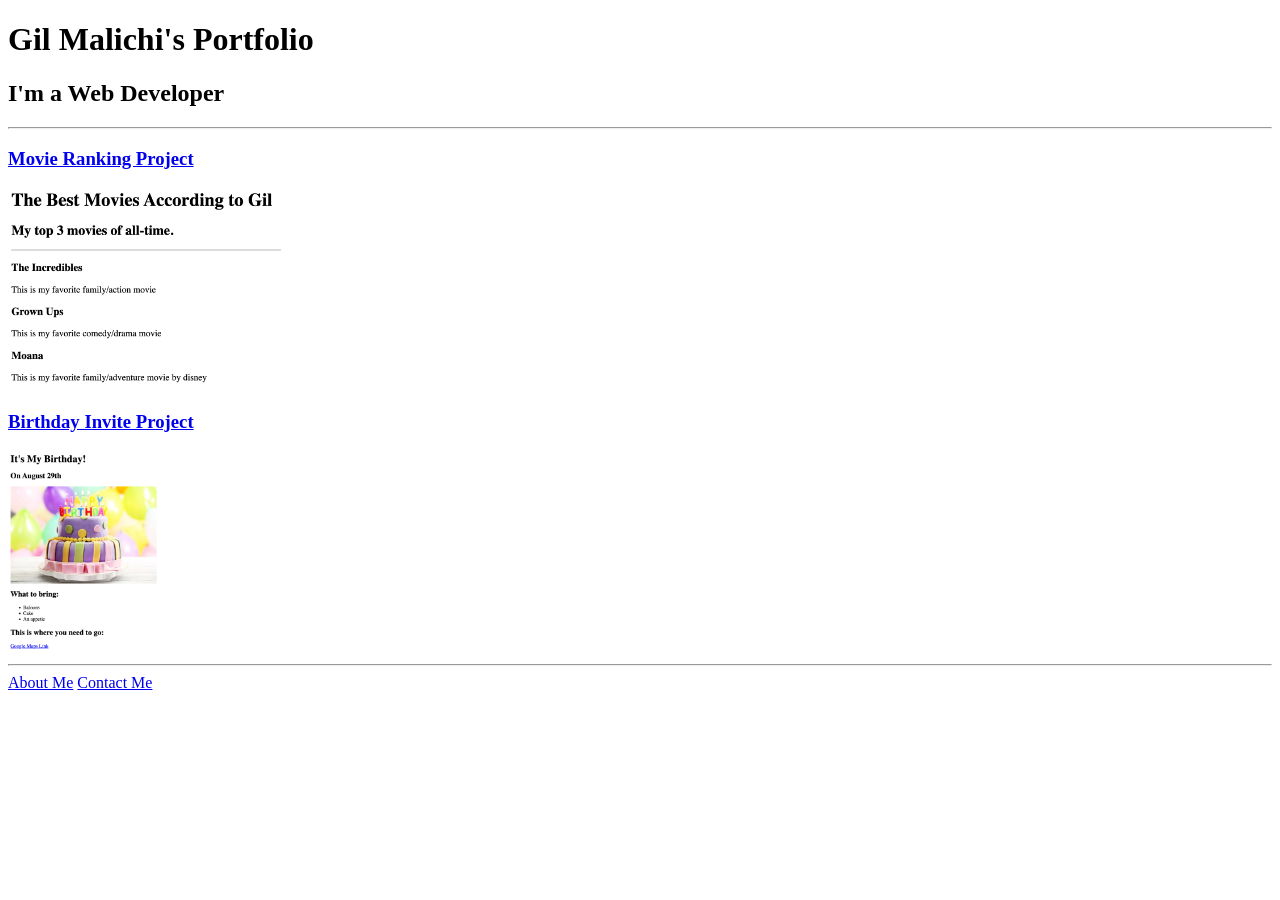
==== index.html @ 6dfb86a1 "Add files via upload" ====
<!-- TODO 1: Create the HTML Boilerplate -->

<!DOCTYPE html>
<html>

<head>
    <meta charset="UTF-8">
    <title>Gil's Portfolio</title>
</head>

<!-- TODO 2: Add Your previous projects' HTML into the public folder -->
 <!-- TODO 3: Take screenshots of your project previews and add the images to the images folder -->
<body>
  <h1>Gil Malichi's Portfolio</h1>
  <h2>I'm a Web Developer</h2>
  <hr />

  <h3><a href="./public/movie-ranking.html"> Movie Ranking Project</a></h3>
<img src="./assets/images/movie-ranking.png" height="200"/>

  <h3><a href="./public/birthday-invite.html"> Birthday Invite Project</a></h3>
<img src="./assets/images/birthday-invite.png" height="200"/>

<hr/>

  <a href="./public/about.html">About Me</a>
  <a href="./public/contact.html">Contact Me</a>
</body>

</html>



<!-- TODO 4: Add titles/subtitles etc. -->

<!-- TODO 5: Add a link to the project pages -->

<!-- TODO 6: Add images to show the project previews
HINT for TODO 6: You can use the height attribute set to 200 to make the image smaller:
https://developer.mozilla.org/en-US/docs/Web/HTML/Element/img#attr-height -->

<!-- TODO 7: Add the Contact Me and About Me page links -->
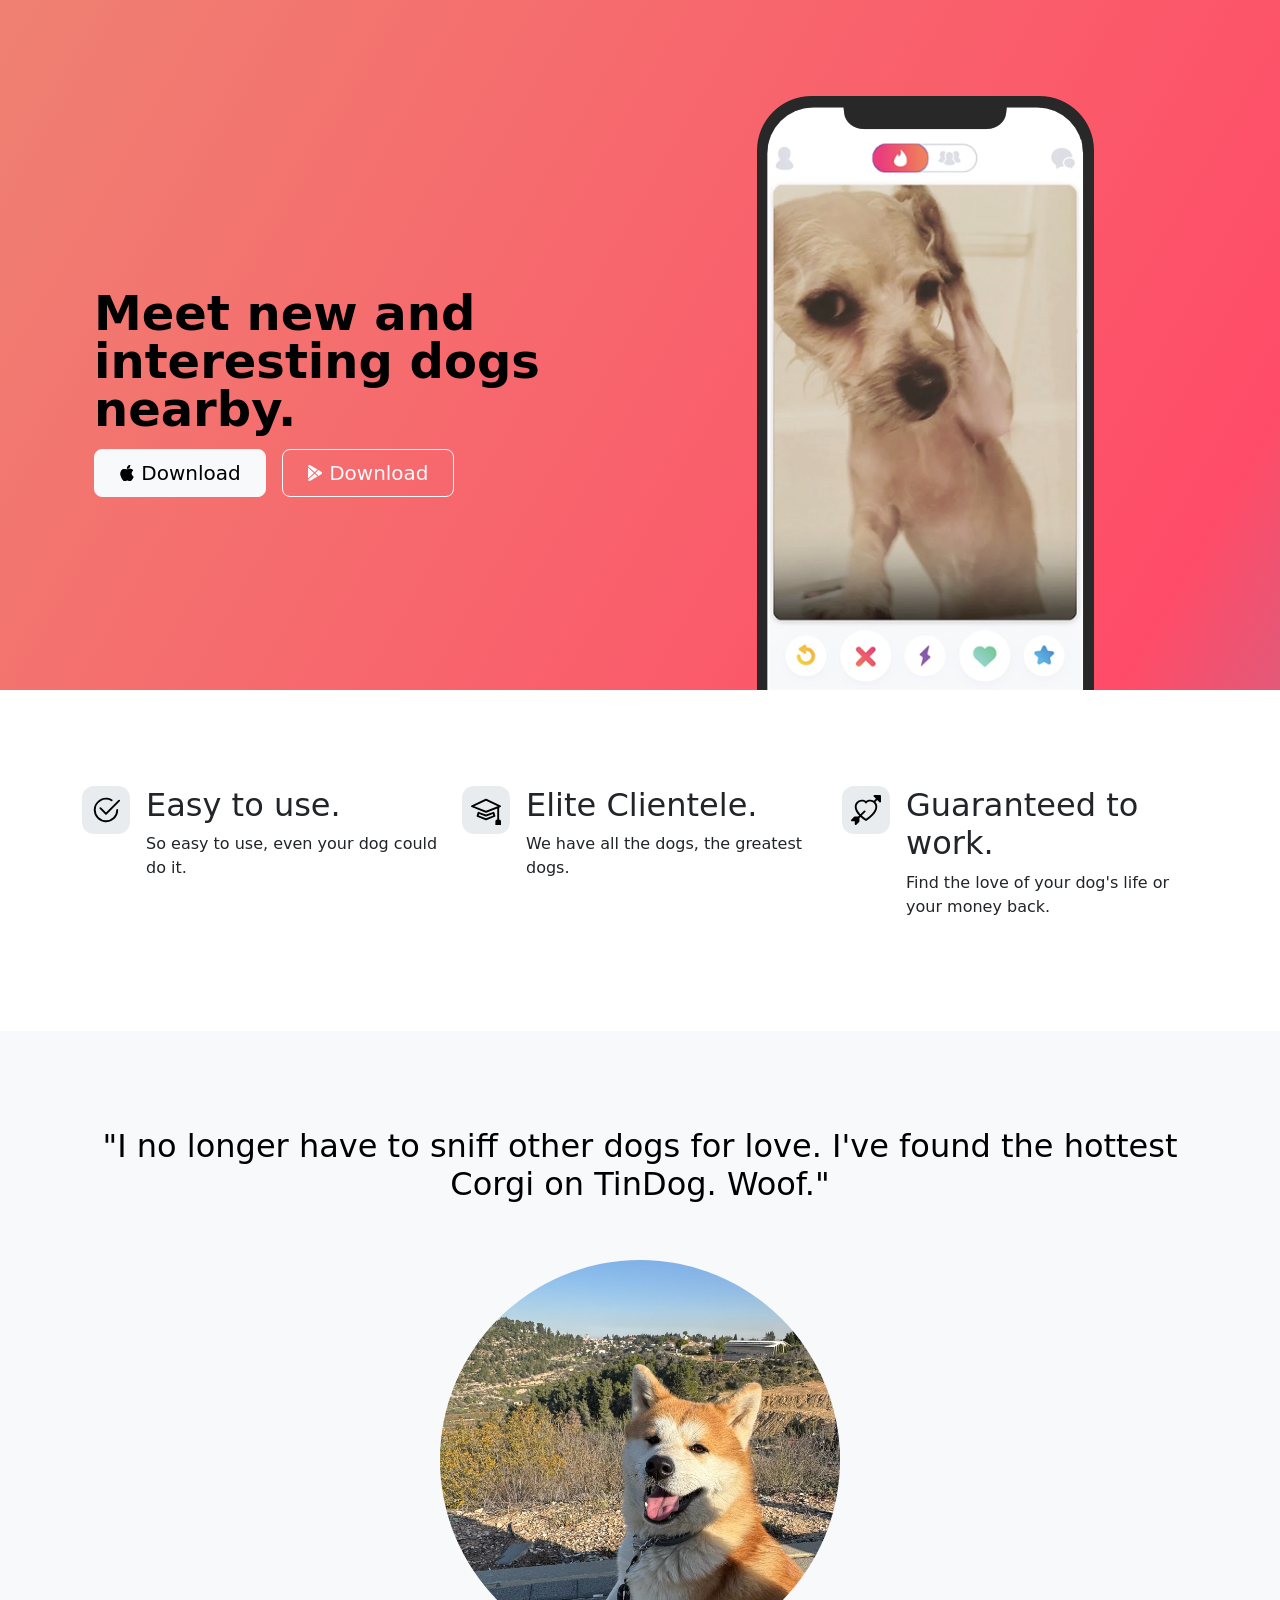
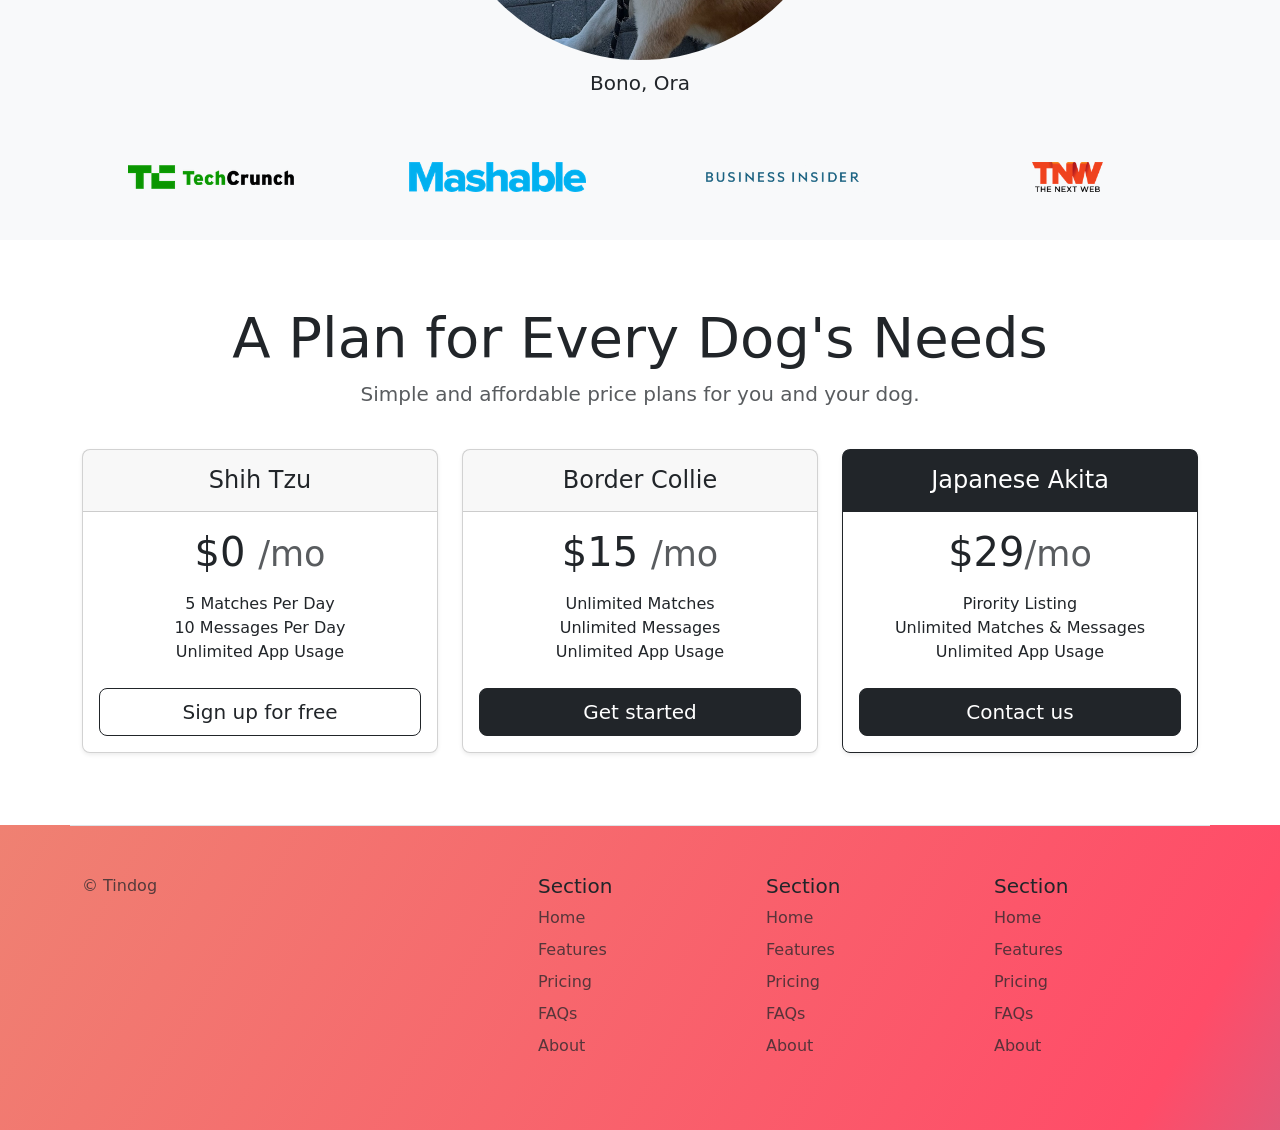
==== commit aa131fb4: "Add files via upload" ====
--- a/index.html
+++ b/index.html
@@ -1,42 +1,242 @@
-<!-- TODO 1: Create the HTML Boilerplate -->
-
 <!DOCTYPE html>
-<html>
+<html lang="en">
+
 
 <head>
-    <meta charset="UTF-8">
-    <title>Gil's Portfolio</title>
+  <meta charset="UTF-8">
+  <meta name="viewport" content="width=device-width, initial-scale=1.0">
+  <title>TinDog</title>
+  <link href="https://cdn.jsdelivr.net/npm/bootstrap@5.3.0-alpha3/dist/css/bootstrap.min.css" rel="stylesheet"
+    integrity="sha384-KK94CHFLLe+nY2dmCWGMq91rCGa5gtU4mk92HdvYe+M/SXH301p5ILy+dN9+nJOZ" crossorigin="anonymous">
+  <link rel="stylesheet" href="./css/style.css">
 </head>
 
-<!-- TODO 2: Add Your previous projects' HTML into the public folder -->
- <!-- TODO 3: Take screenshots of your project previews and add the images to the images folder -->
 <body>
-  <h1>Gil Malichi's Portfolio</h1>
-  <h2>I'm a Web Developer</h2>
-  <hr />
-
-  <h3><a href="./public/movie-ranking.html"> Movie Ranking Project</a></h3>
-<img src="./assets/images/movie-ranking.png" height="200"/>
-
-  <h3><a href="./public/birthday-invite.html"> Birthday Invite Project</a></h3>
-<img src="./assets/images/birthday-invite.png" height="200"/>
-
-<hr/>
-
-  <a href="./public/about.html">About Me</a>
-  <a href="./public/contact.html">Contact Me</a>
+
+  <!-- Title -->
+  <section id="title" class="gradient-background">
+
+    <div class="container col-xxl-8 px-4 pt-5">
+      <div class="row flex-lg-row-reverse align-items-center g-5 pt-5">
+        <div class="col-10 col-sm-8 col-lg-6">
+          <img src="./images/iphone.png" class="d-block mx-lg-auto img-fluid" alt="Bootstrap Themes" height="200"
+            loading="lazy">
+        </div>
+        <div class="col-lg-6">
+          <h1 class="display-5 fw-bold text-body-emphasis lh-1 mb-3">Meet new and interesting dogs nearby.</h1>
+
+          <div class="d-grid gap-2 d-md-flex justify-content-md-start">
+            <button type="button" class="btn btn-light btn-lg px-4 me-md-2"><svg xmlns="http://www.w3.org/2000/svg"
+                width="16" height="16" fill="currentColor" class="bi bi-apple mb-1" viewBox="0 0 16 16">
+                <path
+                  d="M11.182.008C11.148-.03 9.923.023 8.857 1.18c-1.066 1.156-.902 2.482-.878 2.516.024.034 1.52.087 2.475-1.258.955-1.345.762-2.391.728-2.43Zm3.314 11.733c-.048-.096-2.325-1.234-2.113-3.422.212-2.189 1.675-2.789 1.698-2.854.023-.065-.597-.79-1.254-1.157a3.692 3.692 0 0 0-1.563-.434c-.108-.003-.483-.095-1.254.116-.508.139-1.653.589-1.968.607-.316.018-1.256-.522-2.267-.665-.647-.125-1.333.131-1.824.328-.49.196-1.422.754-2.074 2.237-.652 1.482-.311 3.83-.067 4.56.244.729.625 1.924 1.273 2.796.576.984 1.34 1.667 1.659 1.899.319.232 1.219.386 1.843.067.502-.308 1.408-.485 1.766-.472.357.013 1.061.154 1.782.539.571.197 1.111.115 1.652-.105.541-.221 1.324-1.059 2.238-2.758.347-.79.505-1.217.473-1.282Z" />
+                <path
+                  d="M11.182.008C11.148-.03 9.923.023 8.857 1.18c-1.066 1.156-.902 2.482-.878 2.516.024.034 1.52.087 2.475-1.258.955-1.345.762-2.391.728-2.43Zm3.314 11.733c-.048-.096-2.325-1.234-2.113-3.422.212-2.189 1.675-2.789 1.698-2.854.023-.065-.597-.79-1.254-1.157a3.692 3.692 0 0 0-1.563-.434c-.108-.003-.483-.095-1.254.116-.508.139-1.653.589-1.968.607-.316.018-1.256-.522-2.267-.665-.647-.125-1.333.131-1.824.328-.49.196-1.422.754-2.074 2.237-.652 1.482-.311 3.83-.067 4.56.244.729.625 1.924 1.273 2.796.576.984 1.34 1.667 1.659 1.899.319.232 1.219.386 1.843.067.502-.308 1.408-.485 1.766-.472.357.013 1.061.154 1.782.539.571.197 1.111.115 1.652-.105.541-.221 1.324-1.059 2.238-2.758.347-.79.505-1.217.473-1.282Z" />
+              </svg> Download</button>
+            <button type="button" class="btn btn-outline-light btn-lg px-4"><svg xmlns="http://www.w3.org/2000/svg"
+                width="16" height="16" fill="currentColor" class="bi bi-google-play mb-1" viewBox="0 0 16 16">
+                <path
+                  d="M14.222 9.374c1.037-.61 1.037-2.137 0-2.748L11.528 5.04 8.32 8l3.207 2.96 2.694-1.586Zm-3.595 2.116L7.583 8.68 1.03 14.73c.201 1.029 1.36 1.61 2.303 1.055l7.294-4.295ZM1 13.396V2.603L6.846 8 1 13.396ZM1.03 1.27l6.553 6.05 3.044-2.81L3.333.215C2.39-.341 1.231.24 1.03 1.27Z" />
+              </svg> Download</button>
+          </div>
+        </div>
+      </div>
+    </div>
+  </section>
+
+  <!-- Features -->
+  <section id="features">
+    <div class="container mt-5">
+      <div class="row g-4 py-5 row-cols-1 row-cols-lg-3">
+        <div class="col d-flex align-items-start">
+          <div
+            class="icon-square text-body-emphasis bg-body-secondary d-inline-flex align-items-center justify-content-center fs-4 flex-shrink-0 me-3">
+            <svg xmlns="http://www.w3.org/2000/svg" height="30" fill="currentColor" class="bi bi-check2-circle"
+              viewBox="0 0 16 16">
+              <path
+                d="M2.5 8a5.5 5.5 0 0 1 8.25-4.764.5.5 0 0 0 .5-.866A6.5 6.5 0 1 0 14.5 8a.5.5 0 0 0-1 0 5.5 5.5 0 1 1-11 0z" />
+              <path
+                d="M15.354 3.354a.5.5 0 0 0-.708-.708L8 9.293 5.354 6.646a.5.5 0 1 0-.708.708l3 3a.5.5 0 0 0 .708 0l7-7z" />
+            </svg>
+          </div>
+          <div>
+            <h3 class="fs-2">Easy to use.</h3>
+            <p>So easy to use, even your dog could do it.</p>
+
+          </div>
+        </div>
+        <div class="col d-flex align-items-start">
+          <div
+            class="icon-square text-body-emphasis bg-body-secondary d-inline-flex align-items-center justify-content-center fs-4 flex-shrink-0 me-3">
+            <svg xmlns="http://www.w3.org/2000/svg" height="30" fill="currentColor" class="bi bi-mortarboard"
+              viewBox="0 0 16 16">
+              <path
+                d="M8.211 2.047a.5.5 0 0 0-.422 0l-7.5 3.5a.5.5 0 0 0 .025.917l7.5 3a.5.5 0 0 0 .372 0L14 7.14V13a1 1 0 0 0-1 1v2h3v-2a1 1 0 0 0-1-1V6.739l.686-.275a.5.5 0 0 0 .025-.917l-7.5-3.5ZM8 8.46 1.758 5.965 8 3.052l6.242 2.913L8 8.46Z" />
+              <path
+                d="M4.176 9.032a.5.5 0 0 0-.656.327l-.5 1.7a.5.5 0 0 0 .294.605l4.5 1.8a.5.5 0 0 0 .372 0l4.5-1.8a.5.5 0 0 0 .294-.605l-.5-1.7a.5.5 0 0 0-.656-.327L8 10.466 4.176 9.032Zm-.068 1.873.22-.748 3.496 1.311a.5.5 0 0 0 .352 0l3.496-1.311.22.748L8 12.46l-3.892-1.556Z" />
+            </svg>
+          </div>
+          <div>
+            <h3 class="fs-2">Elite Clientele.</h3>
+            <p>We have all the dogs, the greatest dogs.</p>
+
+          </div>
+        </div>
+        <div class="col d-flex align-items-start">
+          <div
+            class="icon-square text-body-emphasis bg-body-secondary d-inline-flex align-items-center justify-content-center fs-4 flex-shrink-0 me-3">
+            <svg xmlns="http://www.w3.org/2000/svg" height="30" fill="currentColor" class="bi bi-arrow-through-heart"
+              viewBox="0 0 16 16">
+              <path fill-rule="evenodd"
+                d="M2.854 15.854A.5.5 0 0 1 2 15.5V14H.5a.5.5 0 0 1-.354-.854l1.5-1.5A.5.5 0 0 1 2 11.5h1.793l.53-.53c-.771-.802-1.328-1.58-1.704-2.32-.798-1.575-.775-2.996-.213-4.092C3.426 2.565 6.18 1.809 8 3.233c1.25-.98 2.944-.928 4.212-.152L13.292 2 12.147.854A.5.5 0 0 1 12.5 0h3a.5.5 0 0 1 .5.5v3a.5.5 0 0 1-.854.354L14 2.707l-1.006 1.006c.236.248.44.531.6.845.562 1.096.585 2.517-.213 4.092-.793 1.563-2.395 3.288-5.105 5.08L8 13.912l-.276-.182a21.86 21.86 0 0 1-2.685-2.062l-.539.54V14a.5.5 0 0 1-.146.354l-1.5 1.5Zm2.893-4.894A20.419 20.419 0 0 0 8 12.71c2.456-1.666 3.827-3.207 4.489-4.512.679-1.34.607-2.42.215-3.185-.817-1.595-3.087-2.054-4.346-.761L8 4.62l-.358-.368c-1.259-1.293-3.53-.834-4.346.761-.392.766-.464 1.845.215 3.185.323.636.815 1.33 1.519 2.065l1.866-1.867a.5.5 0 1 1 .708.708L5.747 10.96Z" />
+            </svg>
+          </div>
+          <div>
+            <h3 class="fs-2">Guaranteed to work.</h3>
+            <p>Find the love of your dog's life or your money back.</p>
+
+          </div>
+        </div>
+      </div>
+    </div>
+  </section>
+
+  <!-- Testimonial -->
+  <section id="testimonial">
+
+    <div class="my-5">
+      <div class="p-5 text-center bg-body-tertiary">
+        <div class="container py-5">
+          <h2 class="text-body-emphasis">"I no longer have to sniff other dogs for love. I've found the hottest Corgi on
+            TinDog. Woof."</h2>
+          <img class="profile-img mt-5" src="./images/bono.HEIC" alt="dog image">
+          <p class="col-lg-8 mx-auto lead mt-2">
+            Bono, Ora
+          </p>
+        </div>
+
+        <div class="container">
+          <div class="row">
+            <div class="col-lg-3 col-sm-12">
+              <img src="./images/techcrunch.png" alt="techcrunch" height="30">
+            </div>
+            <div class="col-lg-3 col-sm-12">
+              <img src="./images/mashable.png" alt="mashable" height="30">
+            </div>
+            <div class="col-lg-3 col-sm-12">
+              <img src="./images/bizinsider.png" alt="bizinsider" height="30">
+            </div>
+            <div class="col-lg-3 col-sm-12">
+              <img src="./images/tnw.png" alt="tnw" height="30">
+            </div>
+          </div>
+        </div>
+      </div>
+</div>
+  </section>
+
+  <!-- Pricing -->
+  <section id="pricing">
+        <div class="container">
+
+      <div class="pricing-header p-3 pb-md-4 mx-auto text-center">
+        <h2 class="display-4 fw-normal">A Plan for Every Dog's Needs</h2>
+        <p class="fs-5 text-body-secondary">Simple and affordable price plans for you and your dog.
+      </div>
+
+<main> <div class="row row-cols-1 row-cols-md-3 mb-3 text-center"> 
+  <div class="col"> <div class="card mb-4 rounded-3 shadow-sm"> 
+    <div class="card-header py-3"> <h4 class="my-0 fw-normal">Shih Tzu</h4> 
+    </div> 
+    <div class="card-body"> <h1 class="card-title pricing-card-title">$0
+      <small class="text-body-secondary fw-light">/mo</small>
+    </h1> <ul class="list-unstyled mt-3 mb-4"> 
+      <li>5 Matches Per Day</li> 
+      <li>10 Messages Per Day</li> 
+      <li>Unlimited App Usage</li> 
+    </ul> 
+       <button type="button" class="w-100 btn btn-lg btn-outline-dark">Sign up for free</button>
+  </div> </div> </div> 
+  
+  <div class="col"> <div class="card mb-4 rounded-3 shadow-sm"> 
+    <div class="card-header py-3"> 
+      <h4 class="my-0 fw-normal">Border Collie</h4> </div>
+       <div class="card-body"> <h1 class="card-title pricing-card-title">$15
+        <small class="text-body-secondary fw-light">/mo</small></h1> 
+        <ul class="list-unstyled mt-3 mb-4"> 
+          <li>Unlimited Matches</li> 
+          <li>Unlimited Messages</li> 
+          <li>Unlimited App Usage</li> 
+        </ul> 
+              <button type="button" class="w-100 btn btn-lg btn-dark">Get started</button>
+      </div> </div> </div> 
+      
+        <div class="col">
+          <div class="card mb-4 rounded-3 shadow-sm border-dark">
+            <div class="card-header py-3 text-bg-dark border-dark">
+              <h4 class="my-0 fw-normal">Japanese Akita</h4>
+            </div>
+            <div class="card-body">
+              <h1 class="card-title pricing-card-title">$29<small class="text-body-secondary fw-light">/mo</small></h1>
+              <ul class="list-unstyled mt-3 mb-4">
+                <li>Pirority Listing</li>
+                <li>Unlimited Matches & Messages</li>
+                <li>Unlimited App Usage</li>
+              </ul>
+              <button type="button" class="w-100 btn btn-lg btn-dark">Contact us</button>
+            </div>
+        </div> </div> </div> 
+                    </div>
+</section>
+
+  <!-- Footer -->
+  <section id="contact" class="gradient-background">
+    <div class="container ">
+      <footer class="row row-cols-1 row-cols-sm-2 row-cols-md-5 py-5 mt-5 border-top">
+        <div class="col mb-3">
+
+          <p class="text-body-secondary">© Tindog</p>
+        </div>
+
+        <div class="col mb-3">
+
+        </div>
+
+        <div class="col mb-3">
+          <h5>Section</h5>
+          <ul class="nav flex-column">
+            <li class="nav-item mb-2"><a href="#" class="nav-link p-0 text-body-secondary">Home</a></li>
+            <li class="nav-item mb-2"><a href="#" class="nav-link p-0 text-body-secondary">Features</a></li>
+            <li class="nav-item mb-2"><a href="#" class="nav-link p-0 text-body-secondary">Pricing</a></li>
+            <li class="nav-item mb-2"><a href="#" class="nav-link p-0 text-body-secondary">FAQs</a></li>
+            <li class="nav-item mb-2"><a href="#" class="nav-link p-0 text-body-secondary">About</a></li>
+          </ul>
+        </div>
+
+        <div class="col mb-3">
+          <h5>Section</h5>
+          <ul class="nav flex-column">
+            <li class="nav-item mb-2"><a href="#" class="nav-link p-0 text-body-secondary">Home</a></li>
+            <li class="nav-item mb-2"><a href="#" class="nav-link p-0 text-body-secondary">Features</a></li>
+            <li class="nav-item mb-2"><a href="#" class="nav-link p-0 text-body-secondary">Pricing</a></li>
+            <li class="nav-item mb-2"><a href="#" class="nav-link p-0 text-body-secondary">FAQs</a></li>
+            <li class="nav-item mb-2"><a href="#" class="nav-link p-0 text-body-secondary">About</a></li>
+          </ul>
+        </div>
+
+        <div class="col mb-3">
+          <h5>Section</h5>
+          <ul class="nav flex-column">
+            <li class="nav-item mb-2"><a href="#" class="nav-link p-0 text-body-secondary">Home</a></li>
+            <li class="nav-item mb-2"><a href="#" class="nav-link p-0 text-body-secondary">Features</a></li>
+            <li class="nav-item mb-2"><a href="#" class="nav-link p-0 text-body-secondary">Pricing</a></li>
+            <li class="nav-item mb-2"><a href="#" class="nav-link p-0 text-body-secondary">FAQs</a></li>
+            <li class="nav-item mb-2"><a href="#" class="nav-link p-0 text-body-secondary">About</a></li>
+          </ul>
+        </div>
+      </footer>
+    </div>
+  </section>
 </body>
 
-</html>
-
-
-
-<!-- TODO 4: Add titles/subtitles etc. -->
-
-<!-- TODO 5: Add a link to the project pages -->
-
-<!-- TODO 6: Add images to show the project previews
-HINT for TODO 6: You can use the height attribute set to 200 to make the image smaller:
-https://developer.mozilla.org/en-US/docs/Web/HTML/Element/img#attr-height -->
-
-<!-- TODO 7: Add the Contact Me and About Me page links -->+</html>
--- a/css/style.css
+++ b/css/style.css
@@ -0,0 +1,30 @@
+.gradient-background {
+  background: linear-gradient(300deg, #00bfff, #ff4c68, #ef8172);
+  background-size: 180% 180%;
+  animation: gradient-animation 18s ease infinite;
+}
+
+@keyframes gradient-animation {
+  0% {
+    background-position: 0% 50%;
+  }
+  50% {
+    background-position: 100% 50%;
+  }
+  100% {
+    background-position: 0% 50%;
+  }
+}
+
+.icon-square {
+  width: 3rem;
+  height: 3rem;
+  border-radius: 0.75rem;
+}
+
+.profile-img {
+  width: 400px;
+  height: 400px;
+  border-radius: 50%;
+  object-fit: cover;
+}
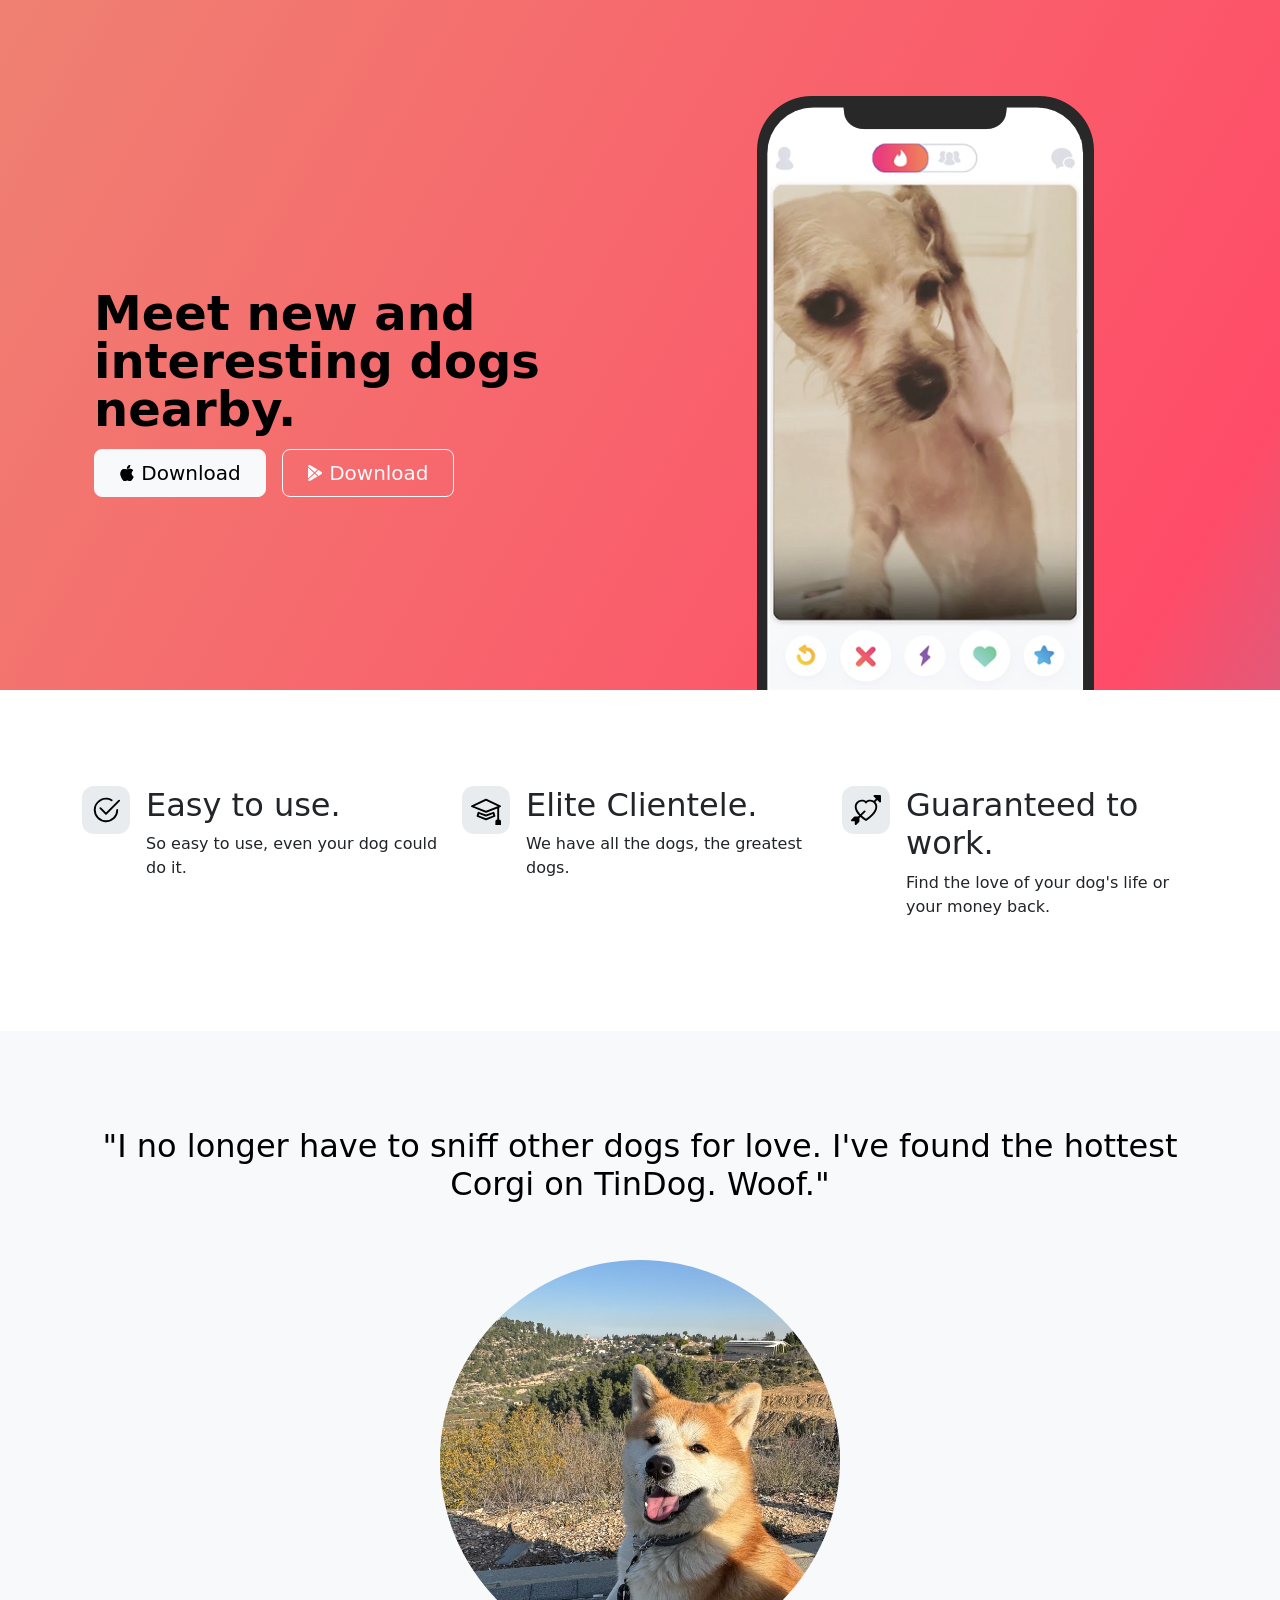
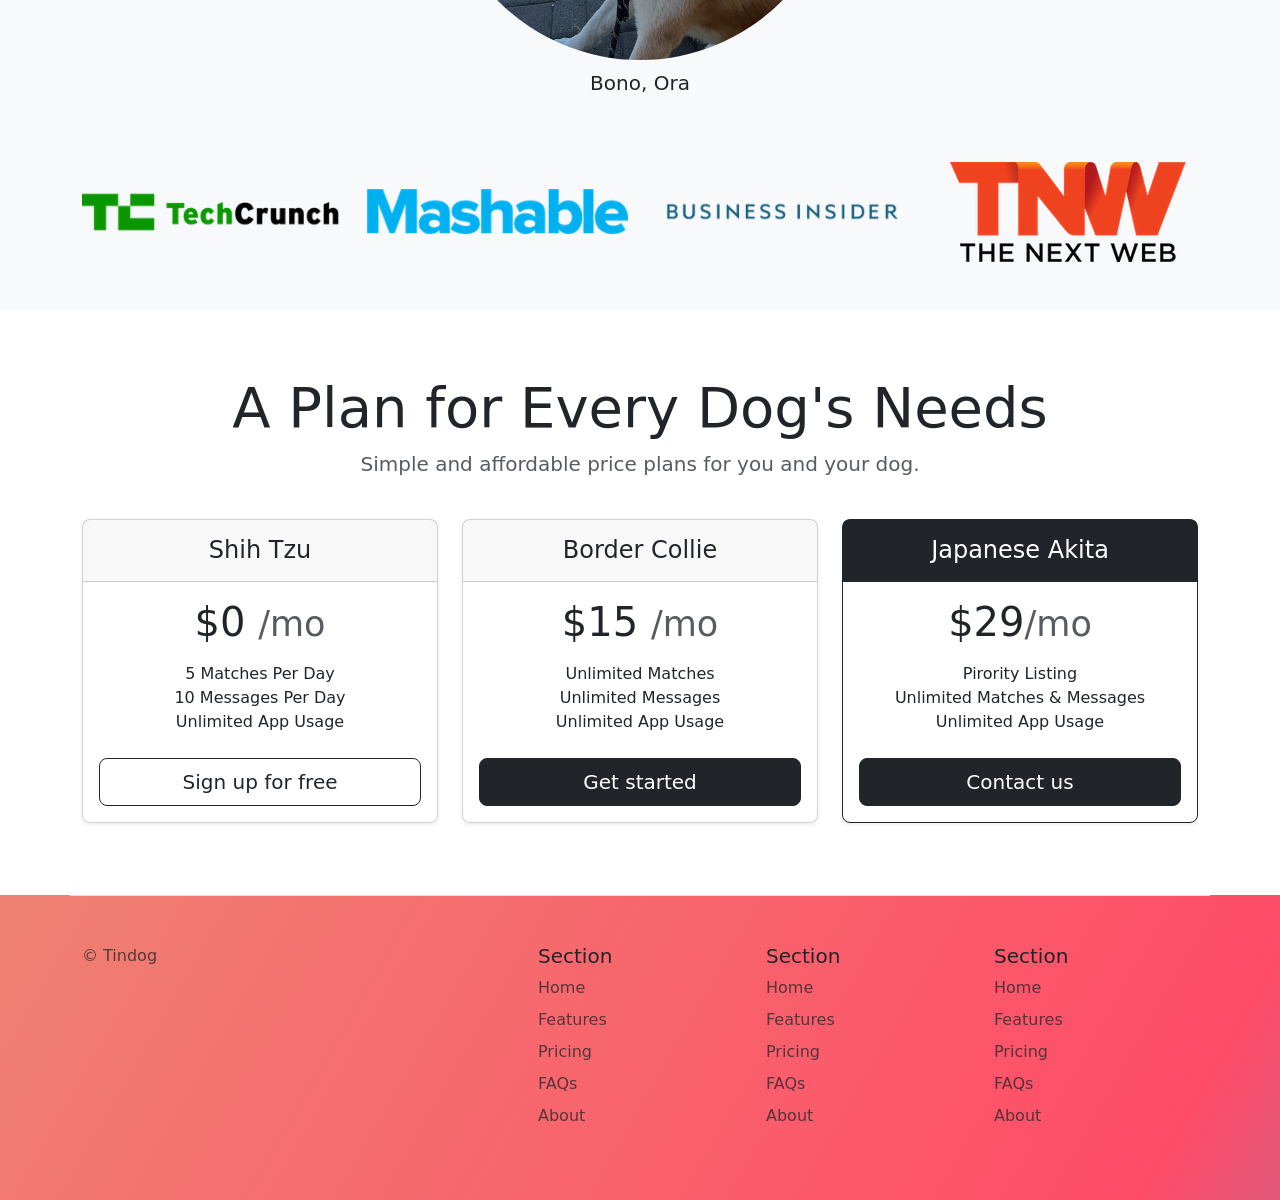
==== commit 04aa7fdc: "Add files via upload" ====
--- a/index.html
+++ b/index.html
@@ -18,14 +18,14 @@
 
     <div class="container col-xxl-8 px-4 pt-5">
       <div class="row flex-lg-row-reverse align-items-center g-5 pt-5">
-        <div class="col-10 col-sm-8 col-lg-6">
-          <img src="./images/iphone.png" class="d-block mx-lg-auto img-fluid" alt="Bootstrap Themes" height="200"
+        <div class="col-10 col-sm-8 col-lg-6 mx-auto mx-lg-0">
+          <img src="./images/iphone.png" class="d-block mx-auto img-fluid" alt="Bootstrap Themes" height="200"
             loading="lazy">
         </div>
-        <div class="col-lg-6">
+        <div class="col-lg-6 text-center text-lg-start">
           <h1 class="display-5 fw-bold text-body-emphasis lh-1 mb-3">Meet new and interesting dogs nearby.</h1>
 
-          <div class="d-grid gap-2 d-md-flex justify-content-md-start">
+          <div class="d-grid gap-2 d-md-flex justify-content-md-start justify-content-center">
             <button type="button" class="btn btn-light btn-lg px-4 me-md-2"><svg xmlns="http://www.w3.org/2000/svg"
                 width="16" height="16" fill="currentColor" class="bi bi-apple mb-1" viewBox="0 0 16 16">
                 <path
@@ -116,18 +116,18 @@
         </div>
 
         <div class="container">
-          <div class="row">
-            <div class="col-lg-3 col-sm-12">
-              <img src="./images/techcrunch.png" alt="techcrunch" height="30">
-            </div>
-            <div class="col-lg-3 col-sm-12">
-              <img src="./images/mashable.png" alt="mashable" height="30">
-            </div>
-            <div class="col-lg-3 col-sm-12">
-              <img src="./images/bizinsider.png" alt="bizinsider" height="30">
-            </div>
-            <div class="col-lg-3 col-sm-12">
-              <img src="./images/tnw.png" alt="tnw" height="30">
+          <div class="row row-cols-2 row-cols-lg-4 g-4 align-items-center justify-content-center">
+            <div class="col text-center">
+              <img src="./images/techcrunch.png" alt="techcrunch" height="30" class="img-fluid">
+            </div>
+            <div class="col text-center">
+              <img src="./images/mashable.png" alt="mashable" height="30" class="img-fluid">
+            </div>
+            <div class="col text-center">
+              <img src="./images/bizinsider.png" alt="bizinsider" height="30" class="img-fluid">
+            </div>
+            <div class="col text-center">
+              <img src="./images/tnw.png" alt="tnw" height="30" class="img-fluid">
             </div>
           </div>
         </div>
@@ -144,7 +144,7 @@
         <p class="fs-5 text-body-secondary">Simple and affordable price plans for you and your dog.
       </div>
 
-<main> <div class="row row-cols-1 row-cols-md-3 mb-3 text-center"> 
+  <div class="row row-cols-1 row-cols-md-3 mb-3 text-center">
   <div class="col"> <div class="card mb-4 rounded-3 shadow-sm"> 
     <div class="card-header py-3"> <h4 class="my-0 fw-normal">Shih Tzu</h4> 
     </div> 
@@ -185,9 +185,10 @@
               </ul>
               <button type="button" class="w-100 btn btn-lg btn-dark">Contact us</button>
             </div>
-        </div> </div> </div> 
-                    </div>
-</section>
+        </div> </div> </div>
+      </div>
+    </div>
+  </section>
 
   <!-- Footer -->
   <section id="contact" class="gradient-background">
--- a/css/style.css
+++ b/css/style.css
@@ -25,6 +25,8 @@
 .profile-img {
   width: 400px;
   height: 400px;
+  max-width: 80vw;
+  max-height: 80vw;
   border-radius: 50%;
   object-fit: cover;
 }
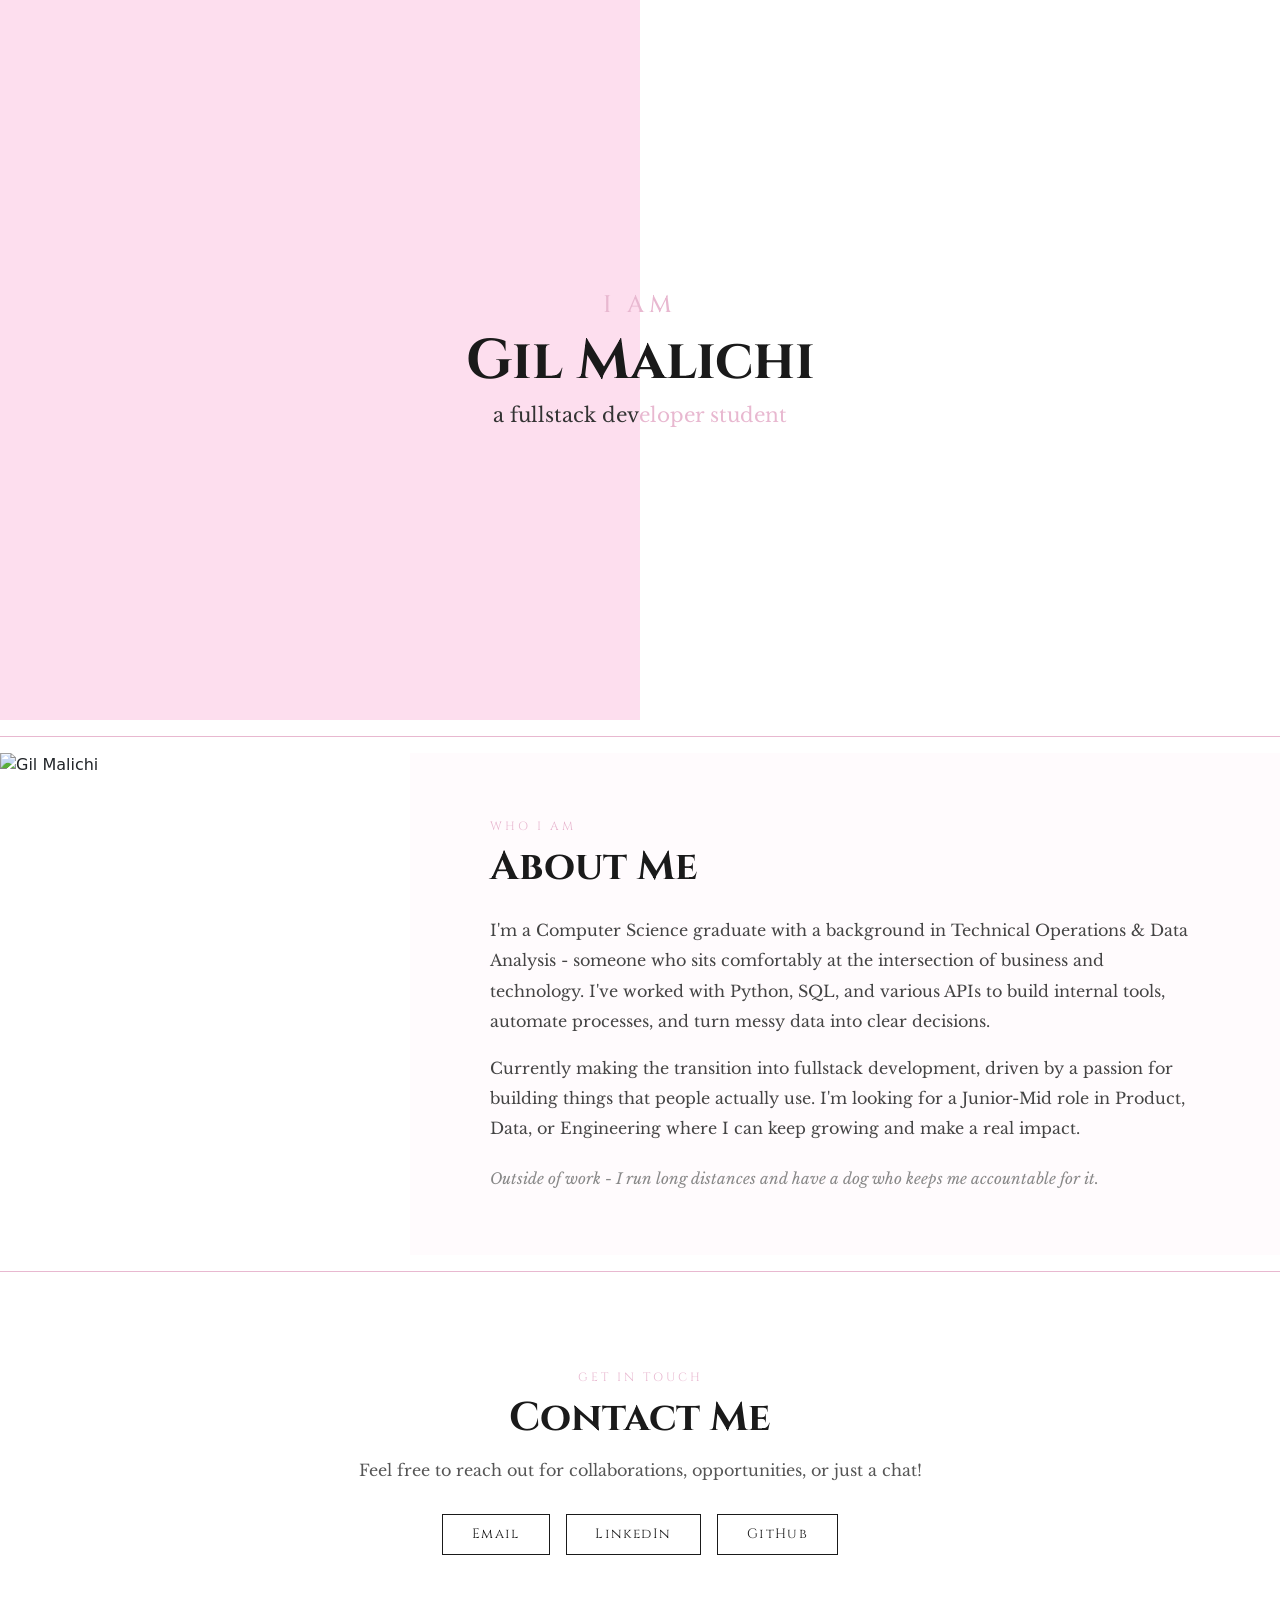
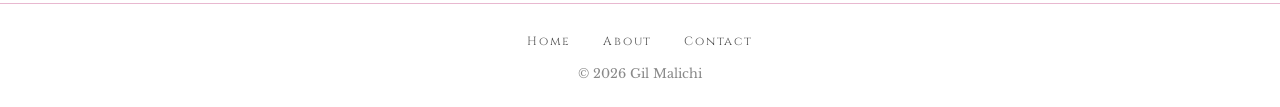
==== commit 46333f44: "my website" ====
--- a/index.html
+++ b/index.html
@@ -5,239 +5,87 @@
 <head>
   <meta charset="UTF-8">
   <meta name="viewport" content="width=device-width, initial-scale=1.0">
-  <title>TinDog</title>
+  <title>Gil Malichi</title>
   <link href="https://cdn.jsdelivr.net/npm/bootstrap@5.3.0-alpha3/dist/css/bootstrap.min.css" rel="stylesheet"
     integrity="sha384-KK94CHFLLe+nY2dmCWGMq91rCGa5gtU4mk92HdvYe+M/SXH301p5ILy+dN9+nJOZ" crossorigin="anonymous">
-  <link rel="stylesheet" href="./css/style.css">
+  <link rel="stylesheet" href="./style.css">
+
+<link rel="preconnect" href="https://fonts.googleapis.com">
+<link rel="preconnect" href="https://fonts.gstatic.com" crossorigin>
+<link href="https://fonts.googleapis.com/css2?family=Caveat:wght@400..700&family=Cinzel:wght@400..900&family=Libre+Baskerville:ital,wght@0,400..700;1,400..700&display=swap" rel="stylesheet">
 </head>
 
 <body>
 
-  <!-- Title -->
-  <section id="title" class="gradient-background">
+<section id="title">
+  <!-- Two-color split background -->
+  <div class="title-bg">
+    <div class="title-bg-left"></div>
+    <div class="title-bg-right"></div>
+  </div>
 
-    <div class="container col-xxl-8 px-4 pt-5">
-      <div class="row flex-lg-row-reverse align-items-center g-5 pt-5">
-        <div class="col-10 col-sm-8 col-lg-6 mx-auto mx-lg-0">
-          <img src="./images/iphone.png" class="d-block mx-auto img-fluid" alt="Bootstrap Themes" height="200"
-            loading="lazy">
-        </div>
-        <div class="col-lg-6 text-center text-lg-start">
-          <h1 class="display-5 fw-bold text-body-emphasis lh-1 mb-3">Meet new and interesting dogs nearby.</h1>
+  <!-- Text content centered over the split -->
+  <div class="title-content">
+    <h4 class="title-label">I AM</h4>
+    <h1 class="title-name">Gil Malichi</h1>
 
-          <div class="d-grid gap-2 d-md-flex justify-content-md-start justify-content-center">
-            <button type="button" class="btn btn-light btn-lg px-4 me-md-2"><svg xmlns="http://www.w3.org/2000/svg"
-                width="16" height="16" fill="currentColor" class="bi bi-apple mb-1" viewBox="0 0 16 16">
-                <path
-                  d="M11.182.008C11.148-.03 9.923.023 8.857 1.18c-1.066 1.156-.902 2.482-.878 2.516.024.034 1.52.087 2.475-1.258.955-1.345.762-2.391.728-2.43Zm3.314 11.733c-.048-.096-2.325-1.234-2.113-3.422.212-2.189 1.675-2.789 1.698-2.854.023-.065-.597-.79-1.254-1.157a3.692 3.692 0 0 0-1.563-.434c-.108-.003-.483-.095-1.254.116-.508.139-1.653.589-1.968.607-.316.018-1.256-.522-2.267-.665-.647-.125-1.333.131-1.824.328-.49.196-1.422.754-2.074 2.237-.652 1.482-.311 3.83-.067 4.56.244.729.625 1.924 1.273 2.796.576.984 1.34 1.667 1.659 1.899.319.232 1.219.386 1.843.067.502-.308 1.408-.485 1.766-.472.357.013 1.061.154 1.782.539.571.197 1.111.115 1.652-.105.541-.221 1.324-1.059 2.238-2.758.347-.79.505-1.217.473-1.282Z" />
-                <path
-                  d="M11.182.008C11.148-.03 9.923.023 8.857 1.18c-1.066 1.156-.902 2.482-.878 2.516.024.034 1.52.087 2.475-1.258.955-1.345.762-2.391.728-2.43Zm3.314 11.733c-.048-.096-2.325-1.234-2.113-3.422.212-2.189 1.675-2.789 1.698-2.854.023-.065-.597-.79-1.254-1.157a3.692 3.692 0 0 0-1.563-.434c-.108-.003-.483-.095-1.254.116-.508.139-1.653.589-1.968.607-.316.018-1.256-.522-2.267-.665-.647-.125-1.333.131-1.824.328-.49.196-1.422.754-2.074 2.237-.652 1.482-.311 3.83-.067 4.56.244.729.625 1.924 1.273 2.796.576.984 1.34 1.667 1.659 1.899.319.232 1.219.386 1.843.067.502-.308 1.408-.485 1.766-.472.357.013 1.061.154 1.782.539.571.197 1.111.115 1.652-.105.541-.221 1.324-1.059 2.238-2.758.347-.79.505-1.217.473-1.282Z" />
-              </svg> Download</button>
-            <button type="button" class="btn btn-outline-light btn-lg px-4"><svg xmlns="http://www.w3.org/2000/svg"
-                width="16" height="16" fill="currentColor" class="bi bi-google-play mb-1" viewBox="0 0 16 16">
-                <path
-                  d="M14.222 9.374c1.037-.61 1.037-2.137 0-2.748L11.528 5.04 8.32 8l3.207 2.96 2.694-1.586Zm-3.595 2.116L7.583 8.68 1.03 14.73c.201 1.029 1.36 1.61 2.303 1.055l7.294-4.295ZM1 13.396V2.603L6.846 8 1 13.396ZM1.03 1.27l6.553 6.05 3.044-2.81L3.333.215C2.39-.341 1.231.24 1.03 1.27Z" />
-              </svg> Download</button>
-          </div>
-        </div>
-      </div>
+<div class="title-sub-wrapper">
+  <h3 class="title-sub title-sub-dark">
+    a fullstack developer student
+  </h3>
+  <h3 class="title-sub title-sub-blue">
+    a fullstack developer student
+  </h3>
+
+</div>
+</div>
+</section>
+
+<hr class="featurette-divider">
+
+<section id="about">
+  <div class="about-inner">
+    <div class="about-image-col">
+      <img
+        src="./pictures/WhatsApp Image 2026-04-11 at 15.06.27.jpeg"
+        class="about-photo"
+        alt="Gil Malichi"
+      >
     </div>
-  </section>
+    <div class="about-text-col">
+      <p class="about-label">WHO I AM</p>
+      <h2 class="about-heading">About Me</h2>
+      <p class="about-body">I'm a Computer Science graduate with a background in Technical Operations &amp; Data Analysis - someone who sits comfortably at the intersection of business and technology. I've worked with Python, SQL, and various APIs to build internal tools, automate processes, and turn messy data into clear decisions.</p>
+      <p class="about-body">Currently making the transition into fullstack development, driven by a passion for building things that people actually use. I'm looking for a Junior-Mid role in Product, Data, or Engineering where I can keep growing and make a real impact.</p>
+      <p class="about-personal">Outside of work - I run long distances and have a dog who keeps me accountable for it.</p>
+    </div>
+  </div>
+</section>
 
-  <!-- Features -->
-  <section id="features">
-    <div class="container mt-5">
-      <div class="row g-4 py-5 row-cols-1 row-cols-lg-3">
-        <div class="col d-flex align-items-start">
-          <div
-            class="icon-square text-body-emphasis bg-body-secondary d-inline-flex align-items-center justify-content-center fs-4 flex-shrink-0 me-3">
-            <svg xmlns="http://www.w3.org/2000/svg" height="30" fill="currentColor" class="bi bi-check2-circle"
-              viewBox="0 0 16 16">
-              <path
-                d="M2.5 8a5.5 5.5 0 0 1 8.25-4.764.5.5 0 0 0 .5-.866A6.5 6.5 0 1 0 14.5 8a.5.5 0 0 0-1 0 5.5 5.5 0 1 1-11 0z" />
-              <path
-                d="M15.354 3.354a.5.5 0 0 0-.708-.708L8 9.293 5.354 6.646a.5.5 0 1 0-.708.708l3 3a.5.5 0 0 0 .708 0l7-7z" />
-            </svg>
-          </div>
-          <div>
-            <h3 class="fs-2">Easy to use.</h3>
-            <p>So easy to use, even your dog could do it.</p>
+<hr class="featurette-divider">
 
-          </div>
-        </div>
-        <div class="col d-flex align-items-start">
-          <div
-            class="icon-square text-body-emphasis bg-body-secondary d-inline-flex align-items-center justify-content-center fs-4 flex-shrink-0 me-3">
-            <svg xmlns="http://www.w3.org/2000/svg" height="30" fill="currentColor" class="bi bi-mortarboard"
-              viewBox="0 0 16 16">
-              <path
-                d="M8.211 2.047a.5.5 0 0 0-.422 0l-7.5 3.5a.5.5 0 0 0 .025.917l7.5 3a.5.5 0 0 0 .372 0L14 7.14V13a1 1 0 0 0-1 1v2h3v-2a1 1 0 0 0-1-1V6.739l.686-.275a.5.5 0 0 0 .025-.917l-7.5-3.5ZM8 8.46 1.758 5.965 8 3.052l6.242 2.913L8 8.46Z" />
-              <path
-                d="M4.176 9.032a.5.5 0 0 0-.656.327l-.5 1.7a.5.5 0 0 0 .294.605l4.5 1.8a.5.5 0 0 0 .372 0l4.5-1.8a.5.5 0 0 0 .294-.605l-.5-1.7a.5.5 0 0 0-.656-.327L8 10.466 4.176 9.032Zm-.068 1.873.22-.748 3.496 1.311a.5.5 0 0 0 .352 0l3.496-1.311.22.748L8 12.46l-3.892-1.556Z" />
-            </svg>
-          </div>
-          <div>
-            <h3 class="fs-2">Elite Clientele.</h3>
-            <p>We have all the dogs, the greatest dogs.</p>
+<section id="contact">
+  <div class="contact-inner">
+    <p class="contact-label">GET IN TOUCH</p>
+    <h2 class="contact-heading">Contact Me</h2>
+    <p class="contact-body">Feel free to reach out for collaborations, opportunities, or just a chat!</p>
+    <div class="contact-links">
+      <a href="mailto:malichigil@gmail.com" class="contact-btn">Email</a>
+      <a href="https://www.linkedin.com/in/gil-malichi" class="contact-btn" target="_blank">LinkedIn</a>
+      <a href="https://github.com/malichigil1" class="contact-btn" target="_blank">GitHub</a>
+    </div>
+  </div>
 
-          </div>
-        </div>
-        <div class="col d-flex align-items-start">
-          <div
-            class="icon-square text-body-emphasis bg-body-secondary d-inline-flex align-items-center justify-content-center fs-4 flex-shrink-0 me-3">
-            <svg xmlns="http://www.w3.org/2000/svg" height="30" fill="currentColor" class="bi bi-arrow-through-heart"
-              viewBox="0 0 16 16">
-              <path fill-rule="evenodd"
-                d="M2.854 15.854A.5.5 0 0 1 2 15.5V14H.5a.5.5 0 0 1-.354-.854l1.5-1.5A.5.5 0 0 1 2 11.5h1.793l.53-.53c-.771-.802-1.328-1.58-1.704-2.32-.798-1.575-.775-2.996-.213-4.092C3.426 2.565 6.18 1.809 8 3.233c1.25-.98 2.944-.928 4.212-.152L13.292 2 12.147.854A.5.5 0 0 1 12.5 0h3a.5.5 0 0 1 .5.5v3a.5.5 0 0 1-.854.354L14 2.707l-1.006 1.006c.236.248.44.531.6.845.562 1.096.585 2.517-.213 4.092-.793 1.563-2.395 3.288-5.105 5.08L8 13.912l-.276-.182a21.86 21.86 0 0 1-2.685-2.062l-.539.54V14a.5.5 0 0 1-.146.354l-1.5 1.5Zm2.893-4.894A20.419 20.419 0 0 0 8 12.71c2.456-1.666 3.827-3.207 4.489-4.512.679-1.34.607-2.42.215-3.185-.817-1.595-3.087-2.054-4.346-.761L8 4.62l-.358-.368c-1.259-1.293-3.53-.834-4.346.761-.392.766-.464 1.845.215 3.185.323.636.815 1.33 1.519 2.065l1.866-1.867a.5.5 0 1 1 .708.708L5.747 10.96Z" />
-            </svg>
-          </div>
-          <div>
-            <h3 class="fs-2">Guaranteed to work.</h3>
-            <p>Find the love of your dog's life or your money back.</p>
+  <footer class="contact-footer">
+    <ul class="footer-nav">
+      <li><a href="#title">Home</a></li>
+      <li><a href="#about">About</a></li>
+      <li><a href="#contact">Contact</a></li>
+    </ul>
+    <p class="footer-copy">© 2026 Gil Malichi</p>
+  </footer>
+</section>
 
-          </div>
-        </div>
-      </div>
-    </div>
-  </section>
-
-  <!-- Testimonial -->
-  <section id="testimonial">
-
-    <div class="my-5">
-      <div class="p-5 text-center bg-body-tertiary">
-        <div class="container py-5">
-          <h2 class="text-body-emphasis">"I no longer have to sniff other dogs for love. I've found the hottest Corgi on
-            TinDog. Woof."</h2>
-          <img class="profile-img mt-5" src="./images/bono.HEIC" alt="dog image">
-          <p class="col-lg-8 mx-auto lead mt-2">
-            Bono, Ora
-          </p>
-        </div>
-
-        <div class="container">
-          <div class="row row-cols-2 row-cols-lg-4 g-4 align-items-center justify-content-center">
-            <div class="col text-center">
-              <img src="./images/techcrunch.png" alt="techcrunch" height="30" class="img-fluid">
-            </div>
-            <div class="col text-center">
-              <img src="./images/mashable.png" alt="mashable" height="30" class="img-fluid">
-            </div>
-            <div class="col text-center">
-              <img src="./images/bizinsider.png" alt="bizinsider" height="30" class="img-fluid">
-            </div>
-            <div class="col text-center">
-              <img src="./images/tnw.png" alt="tnw" height="30" class="img-fluid">
-            </div>
-          </div>
-        </div>
-      </div>
-</div>
-  </section>
-
-  <!-- Pricing -->
-  <section id="pricing">
-        <div class="container">
-
-      <div class="pricing-header p-3 pb-md-4 mx-auto text-center">
-        <h2 class="display-4 fw-normal">A Plan for Every Dog's Needs</h2>
-        <p class="fs-5 text-body-secondary">Simple and affordable price plans for you and your dog.
-      </div>
-
-  <div class="row row-cols-1 row-cols-md-3 mb-3 text-center">
-  <div class="col"> <div class="card mb-4 rounded-3 shadow-sm"> 
-    <div class="card-header py-3"> <h4 class="my-0 fw-normal">Shih Tzu</h4> 
-    </div> 
-    <div class="card-body"> <h1 class="card-title pricing-card-title">$0
-      <small class="text-body-secondary fw-light">/mo</small>
-    </h1> <ul class="list-unstyled mt-3 mb-4"> 
-      <li>5 Matches Per Day</li> 
-      <li>10 Messages Per Day</li> 
-      <li>Unlimited App Usage</li> 
-    </ul> 
-       <button type="button" class="w-100 btn btn-lg btn-outline-dark">Sign up for free</button>
-  </div> </div> </div> 
-  
-  <div class="col"> <div class="card mb-4 rounded-3 shadow-sm"> 
-    <div class="card-header py-3"> 
-      <h4 class="my-0 fw-normal">Border Collie</h4> </div>
-       <div class="card-body"> <h1 class="card-title pricing-card-title">$15
-        <small class="text-body-secondary fw-light">/mo</small></h1> 
-        <ul class="list-unstyled mt-3 mb-4"> 
-          <li>Unlimited Matches</li> 
-          <li>Unlimited Messages</li> 
-          <li>Unlimited App Usage</li> 
-        </ul> 
-              <button type="button" class="w-100 btn btn-lg btn-dark">Get started</button>
-      </div> </div> </div> 
-      
-        <div class="col">
-          <div class="card mb-4 rounded-3 shadow-sm border-dark">
-            <div class="card-header py-3 text-bg-dark border-dark">
-              <h4 class="my-0 fw-normal">Japanese Akita</h4>
-            </div>
-            <div class="card-body">
-              <h1 class="card-title pricing-card-title">$29<small class="text-body-secondary fw-light">/mo</small></h1>
-              <ul class="list-unstyled mt-3 mb-4">
-                <li>Pirority Listing</li>
-                <li>Unlimited Matches & Messages</li>
-                <li>Unlimited App Usage</li>
-              </ul>
-              <button type="button" class="w-100 btn btn-lg btn-dark">Contact us</button>
-            </div>
-        </div> </div> </div>
-      </div>
-    </div>
-  </section>
-
-  <!-- Footer -->
-  <section id="contact" class="gradient-background">
-    <div class="container ">
-      <footer class="row row-cols-1 row-cols-sm-2 row-cols-md-5 py-5 mt-5 border-top">
-        <div class="col mb-3">
-
-          <p class="text-body-secondary">© Tindog</p>
-        </div>
-
-        <div class="col mb-3">
-
-        </div>
-
-        <div class="col mb-3">
-          <h5>Section</h5>
-          <ul class="nav flex-column">
-            <li class="nav-item mb-2"><a href="#" class="nav-link p-0 text-body-secondary">Home</a></li>
-            <li class="nav-item mb-2"><a href="#" class="nav-link p-0 text-body-secondary">Features</a></li>
-            <li class="nav-item mb-2"><a href="#" class="nav-link p-0 text-body-secondary">Pricing</a></li>
-            <li class="nav-item mb-2"><a href="#" class="nav-link p-0 text-body-secondary">FAQs</a></li>
-            <li class="nav-item mb-2"><a href="#" class="nav-link p-0 text-body-secondary">About</a></li>
-          </ul>
-        </div>
-
-        <div class="col mb-3">
-          <h5>Section</h5>
-          <ul class="nav flex-column">
-            <li class="nav-item mb-2"><a href="#" class="nav-link p-0 text-body-secondary">Home</a></li>
-            <li class="nav-item mb-2"><a href="#" class="nav-link p-0 text-body-secondary">Features</a></li>
-            <li class="nav-item mb-2"><a href="#" class="nav-link p-0 text-body-secondary">Pricing</a></li>
-            <li class="nav-item mb-2"><a href="#" class="nav-link p-0 text-body-secondary">FAQs</a></li>
-            <li class="nav-item mb-2"><a href="#" class="nav-link p-0 text-body-secondary">About</a></li>
-          </ul>
-        </div>
-
-        <div class="col mb-3">
-          <h5>Section</h5>
-          <ul class="nav flex-column">
-            <li class="nav-item mb-2"><a href="#" class="nav-link p-0 text-body-secondary">Home</a></li>
-            <li class="nav-item mb-2"><a href="#" class="nav-link p-0 text-body-secondary">Features</a></li>
-            <li class="nav-item mb-2"><a href="#" class="nav-link p-0 text-body-secondary">Pricing</a></li>
-            <li class="nav-item mb-2"><a href="#" class="nav-link p-0 text-body-secondary">FAQs</a></li>
-            <li class="nav-item mb-2"><a href="#" class="nav-link p-0 text-body-secondary">About</a></li>
-          </ul>
-        </div>
-      </footer>
-    </div>
-  </section>
 </body>
 
-</html>+</html>
--- a/style.css
+++ b/style.css
@@ -0,0 +1,266 @@
+/* ── Hero Section ── */
+#title {
+  position: relative;
+  min-height: 80vh;
+  display: flex;
+  align-items: center;
+  justify-content: center;
+  overflow: hidden;
+}
+
+/* Split background */
+.title-bg {
+  position: absolute;
+  inset: 0;
+  display: flex;
+}
+
+.title-bg-left {
+  flex: 1;
+  background-color: #fddeee;
+}
+
+.title-bg-right {
+  flex: 1;
+  background-color: #ffffff;
+}
+
+/* Text sits above the background */
+.title-content {
+  position: relative;
+  z-index: 1;
+  text-align: center;
+}
+
+.title-label {
+  font-family: 'Cinzel', serif;
+  /* font-size: 0.85rem; */
+  letter-spacing: 0.2em;
+  color: #e8b8d0;
+  margin-bottom: 0.5rem;
+}
+
+.title-name {
+  font-family: 'Cinzel', serif;
+  font-size: 3.5rem;
+  font-weight: 700;
+  color: #1a1a1a;
+  margin-bottom: 0.5rem;
+}
+
+.title-sub {
+  font-family: 'Libre Baskerville', serif;
+  font-size: 1.25rem;
+  font-weight: 400;
+  color: #333333;
+}
+
+
+.title-sub-wrapper {
+  position: relative;
+  display: inline-block;
+}
+
+/* base style */
+.title-sub {
+  font-family: 'Libre Baskerville', serif;
+  font-size: 1.25rem;
+  font-weight: 400;
+  margin: 0;
+}
+
+/* LEFT SIDE (dark) */
+.title-sub-dark {
+  color: #333333;
+  clip-path: inset(0 50% 0 0); /* show left half */
+}
+
+/* RIGHT SIDE (blue like I AM) */
+.title-sub-blue {
+  position: absolute;
+  top: 0;
+  left: 0;
+  color: #e8b8d0;
+  clip-path: inset(0 0 0 50%); /* show right half */
+}
+
+/* ── About Section ── */
+#about {
+  background-color: #fff;
+}
+
+.about-inner {
+  display: flex;
+  align-items: stretch;
+  min-height: 50vh;
+}
+
+/* Left: image fills its column edge-to-edge */
+.about-image-col {
+  flex: 0 0 32%;
+  overflow: hidden;
+}
+
+.about-photo {
+  width: 100%;
+  height: 100%;
+  object-fit: cover;
+  object-position: center top;
+  display: block;
+}
+
+/* Right: text column */
+.about-text-col {
+  flex: 1;
+  display: flex;
+  flex-direction: column;
+  justify-content: center;
+  padding: 4rem 5rem;
+  background-color: #fddeee22; /* very faint pink, matches hero left */
+}
+
+.about-label {
+  font-family: 'Cinzel', serif;
+  font-size: 0.75rem;
+  letter-spacing: 0.25em;
+  color: #e8b8d0;
+  margin-bottom: 0.5rem;
+}
+
+.about-heading {
+  font-family: 'Cinzel', serif;
+  font-size: 2.5rem;
+  font-weight: 700;
+  color: #1a1a1a;
+  margin-bottom: 1.5rem;
+}
+
+.about-body {
+  font-family: 'Libre Baskerville', serif;
+  font-size: 1rem;
+  line-height: 1.9;
+  color: #444;
+  margin-bottom: 1rem;
+}
+
+.about-personal {
+  font-family: 'Libre Baskerville', serif;
+  font-size: 0.95rem;
+  font-style: italic;
+  color: #888;
+  margin-top: 0.5rem;
+  margin-bottom: 0;
+}
+
+/* Responsive: stack on small screens */
+@media (max-width: 768px) {
+  .about-inner {
+    flex-direction: column;
+  }
+
+  .about-image-col {
+    flex: 0 0 50vw;
+    height: 50vw;
+  }
+
+  .about-text-col {
+    padding: 2.5rem 1.5rem;
+  }
+}
+
+/* ── Dividers ── */
+.featurette-divider {
+  border-color: #e8b8d0;
+  opacity: 1;
+}
+
+/* ── Contact Section ── */
+#contact {
+  background-color: #ffffff;
+}
+
+.contact-inner {
+  padding: 5rem 2rem 3rem;
+  text-align: center;
+}
+
+.contact-label {
+  font-family: 'Cinzel', serif;
+  font-size: 0.75rem;
+  letter-spacing: 0.25em;
+  color: #e8b8d0;
+  margin-bottom: 0.5rem;
+}
+
+.contact-heading {
+  font-family: 'Cinzel', serif;
+  font-size: 2.5rem;
+  font-weight: 700;
+  color: #1a1a1a;
+  margin-bottom: 1rem;
+}
+
+.contact-body {
+  font-family: 'Libre Baskerville', serif;
+  font-size: 1rem;
+  color: #555;
+  margin-bottom: 2rem;
+}
+
+.contact-links {
+  display: flex;
+  justify-content: center;
+  gap: 1rem;
+  flex-wrap: wrap;
+}
+
+.contact-btn {
+  font-family: 'Cinzel', serif;
+  font-size: 0.85rem;
+  letter-spacing: 0.1em;
+  color: #1a1a1a;
+  border: 1.5px solid #1a1a1a;
+  padding: 0.6rem 1.8rem;
+  text-decoration: none;
+  transition: background-color 0.2s, color 0.2s;
+}
+
+.contact-btn:hover {
+  background-color: #1a1a1a;
+  color: #e8b8d0;
+}
+
+/* ── Footer ── */
+.contact-footer {
+  border-top: 1px solid #e8b8d0;
+  padding: 1.5rem 2rem;
+  text-align: center;
+}
+
+.footer-nav {
+  list-style: none;
+  display: flex;
+  justify-content: center;
+  gap: 2rem;
+  padding: 0;
+  margin-bottom: 0.75rem;
+}
+
+.footer-nav a {
+  font-family: 'Cinzel', serif;
+  font-size: 0.75rem;
+  letter-spacing: 0.15em;
+  color: #555;
+  text-decoration: none;
+}
+
+.footer-nav a:hover {
+  color: #1a1a1a;
+}
+
+.footer-copy {
+  font-family: 'Libre Baskerville', serif;
+  font-size: 0.8rem;
+  color: #888;
+  margin: 0;
+}
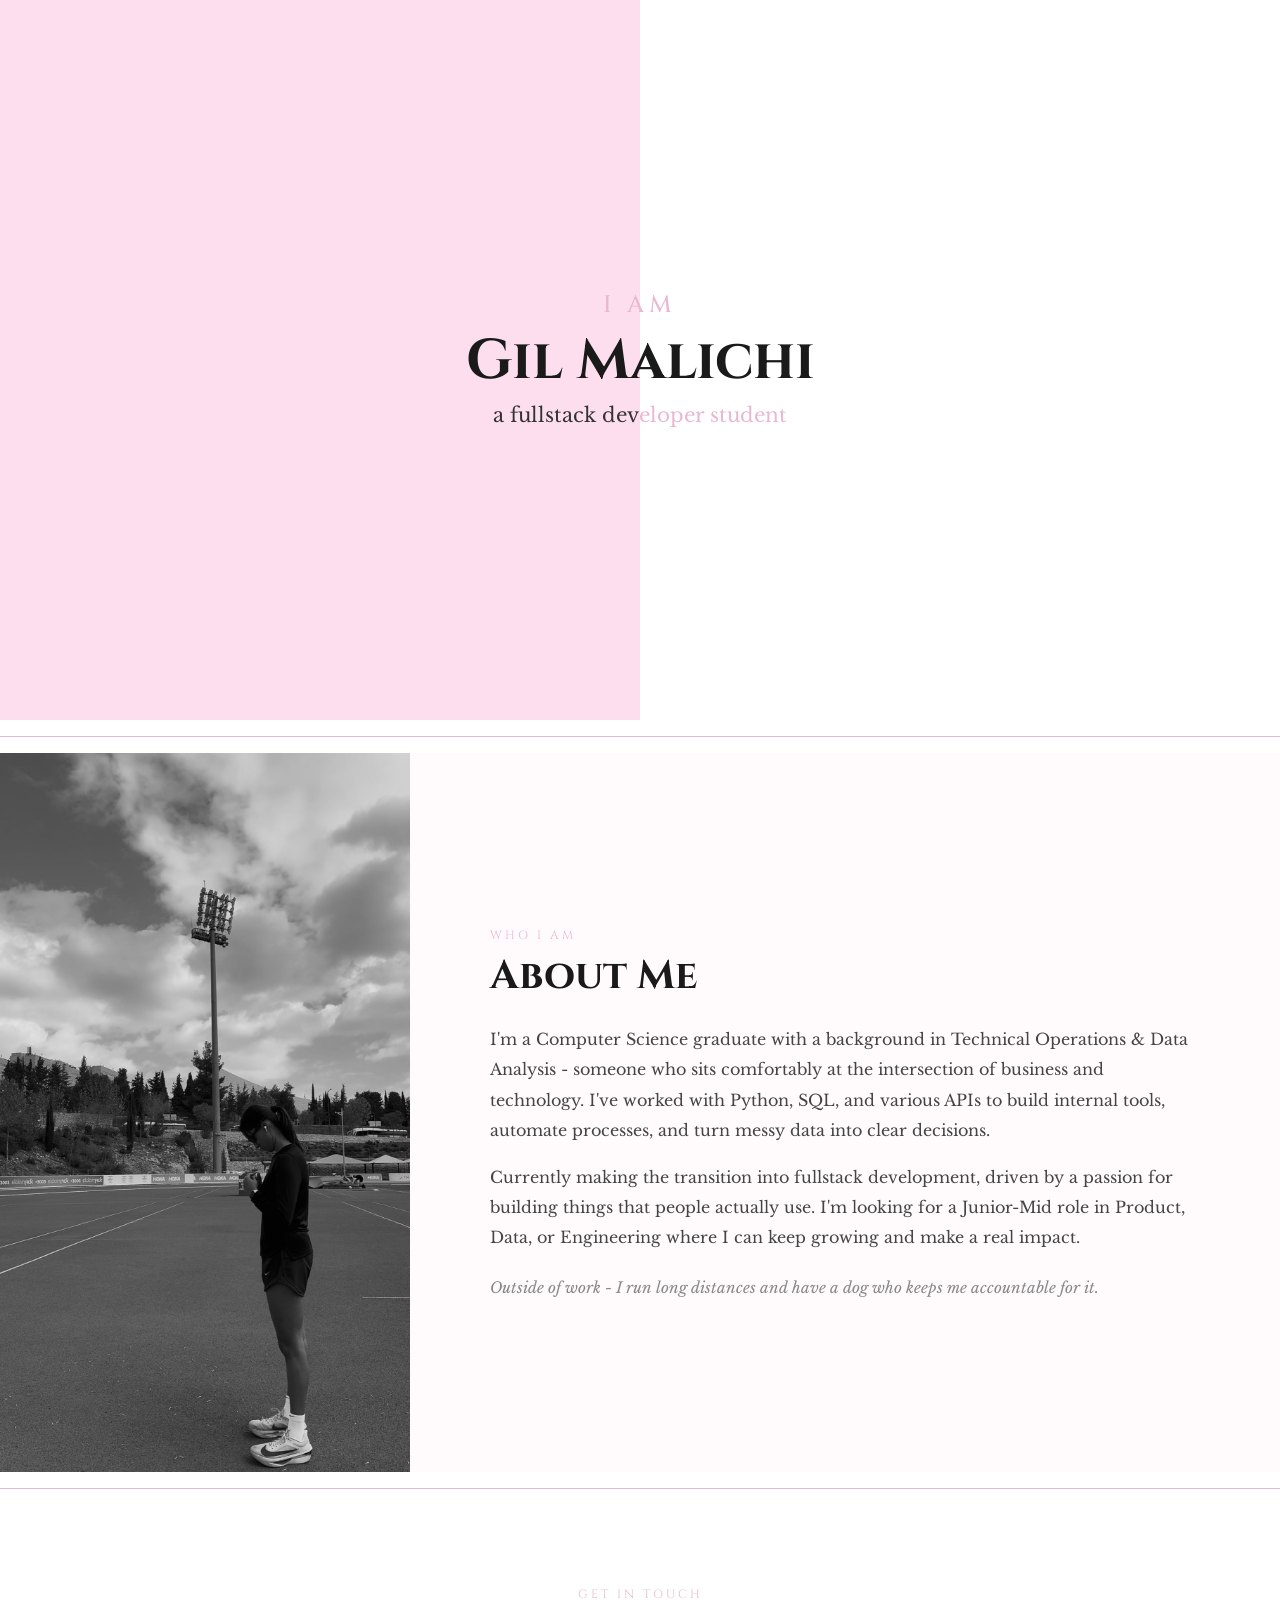
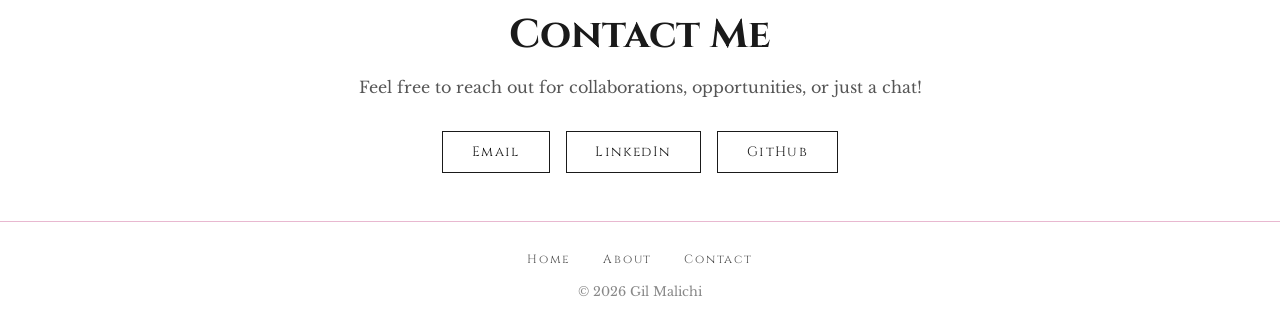
==== commit 4395fd33: "personal website" ====
--- a/index.html
+++ b/index.html
@@ -47,7 +47,7 @@
   <div class="about-inner">
     <div class="about-image-col">
       <img
-        src="./pictures/WhatsApp Image 2026-04-11 at 15.06.27.jpeg"
+        src="./pictures/profile.jpeg"
         class="about-photo"
         alt="Gil Malichi"
       >
